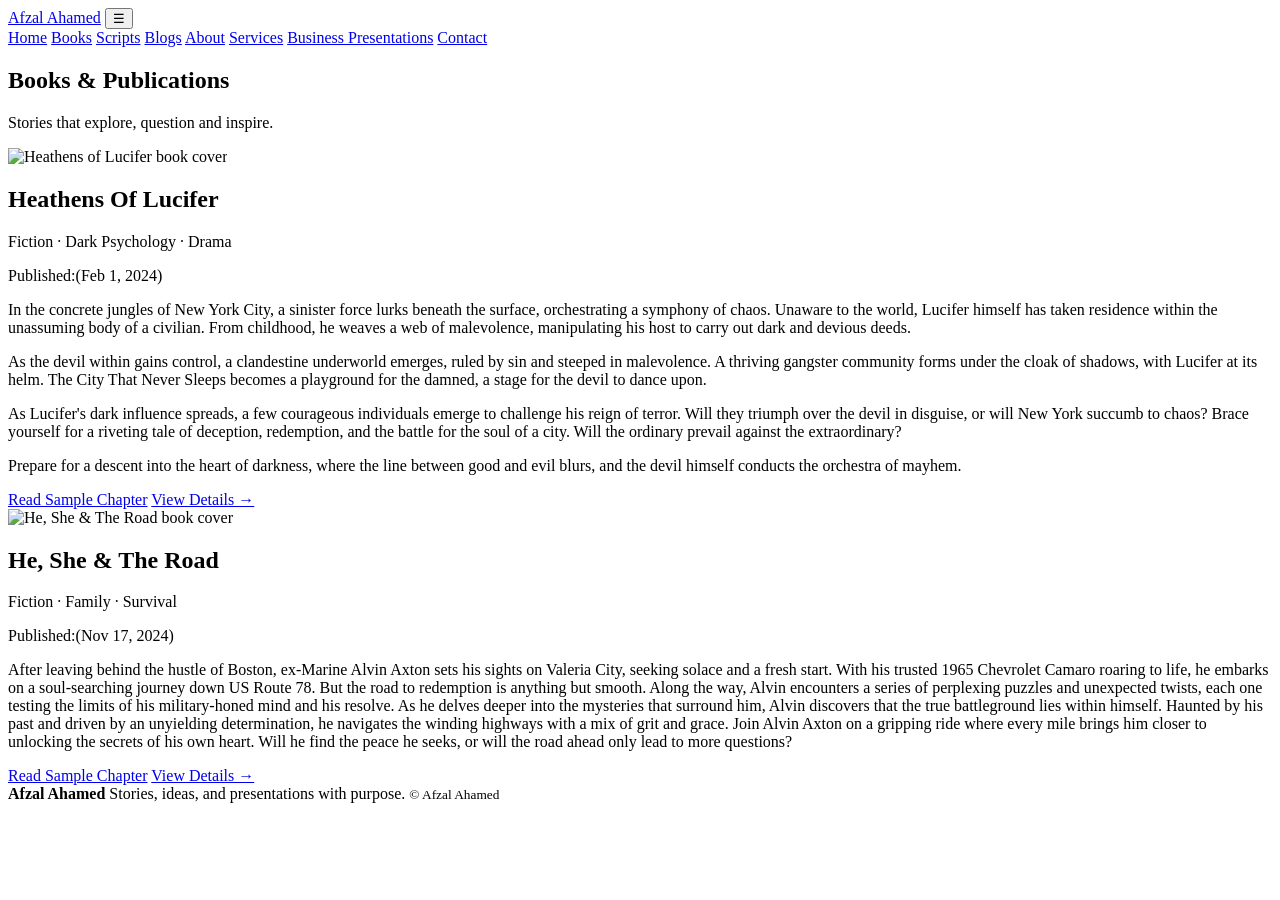
==== books.html @ 608302fd "First Portfolio" ====
<!doctype html>
<html lang="en">
<head>
  <meta charset="utf-8">
  <meta name="viewport" content="width=device-width, initial-scale=1">
  <meta name="description" content="Afzal Ahamed — writer, scriptwriter, content writer and business presentation designer.">
  <title>Books & Publications | Afzal Ahamed</title>

  <link rel="preconnect" href="https://fonts.googleapis.com">
  <link rel="preconnect" href="https://fonts.gstatic.com" crossorigin>
  <link href="https://fonts.googleapis.com/css2?family=Cormorant+Garamond:ital,wght@0,500;0,600;1,500&family=Jost:wght@300;400;500&display=swap" rel="stylesheet">

  <link rel="stylesheet" href="assets/css/style.css">
  <script src="assets/js/script.js" defer></script>
</head>

<body>
  <header>
    <a class="logo" href="index.html">Afzal Ahamed</a>
    <button class="menu" aria-label="Toggle menu">☰</button>

    <nav>
      <a href="index.html">Home</a>
      <a href="books.html">Books</a>
      <a href="scripts.html">Scripts</a>
      <a href="blogs.html">Blogs</a>
      <a href="about.html">About</a>
      <a href="services.html">Services</a>
      <a href="business-presentations.html">Business Presentations</a>
      <a href="contact.html">Contact</a>
    </nav>
  </header>

  <main>
    <section class="banner books-banner">
      <h1>Books &amp; Publications</h1>
      <p>Stories that explore, question and inspire.</p>
    </section>

    <section class="section narrow">

      <!-- BOOK ONE -->
      <article class="listing">

        <div class="cover cover1">
          <img
            src="assets/images/1HOL.jpg"
            alt="Heathens of Lucifer book cover"
            class="book-cover-image"
          >
        </div>

        <div class="book-info">
          <h2>Heathens Of Lucifer</h2>

          <p class="meta">Fiction · Dark Psychology · Drama</p>
          <p class="publication-date">Published:(Feb 1, 2024)</p>

          <p>
            In the concrete jungles of New York City, a sinister force
            lurks beneath the surface, orchestrating a symphony of chaos.
            Unaware to the world, Lucifer himself has taken residence
            within the unassuming body of a civilian. From childhood,
            he weaves a web of malevolence, manipulating his host to
            carry out dark and devious deeds.
          </p>

          <p>
            As the devil within gains control, a clandestine underworld
            emerges, ruled by sin and steeped in malevolence. A thriving
            gangster community forms under the cloak of shadows, with
            Lucifer at its helm. The City That Never Sleeps becomes a
            playground for the damned, a stage for the devil to dance upon.
          </p>

          <p>
            As Lucifer's dark influence spreads, a few courageous
            individuals emerge to challenge his reign of terror.
            Will they triumph over the devil in disguise, or will
            New York succumb to chaos? Brace yourself for a riveting
            tale of deception, redemption, and the battle for the soul
            of a city. Will the ordinary prevail against the extraordinary?
          </p>

          <p>
            Prepare for a descent into the heart of darkness, where
            the line between good and evil blurs, and the devil himself
            conducts the orchestra of mayhem.
          </p>

          <a class="btn dark" href="contact.html">Read Sample Chapter</a>
          <a class="link" href="contact.html">View Details →</a>
        </div>

      </article>

      <!-- BOOK TWO -->
      <article class="listing">

        <div class="cover cover2">
          <img
            src="assets/images/Hecover.png"
            alt="He, She & The Road book cover"
            class="book-cover-image"
          >
        </div>

        <div class="book-info">
          <h2>He, She & The Road</h2>

          <p class="meta">Fiction · Family · Survival</p>
          <p class="publication-date">Published:(Nov 17, 2024)</p>

          <p>
            After leaving behind the hustle of Boston, ex-Marine Alvin Axton sets his sights on Valeria City, seeking solace and a fresh start. With his trusted 1965 Chevrolet Camaro roaring to life, he embarks on a soul-searching journey down US Route 78. But the road to redemption is anything but smooth. Along the way, Alvin encounters a series of perplexing puzzles and unexpected twists, each one testing the limits of his military-honed mind and his resolve. As he delves deeper into the mysteries that surround him, Alvin discovers that the true battleground lies within himself. Haunted by his past and driven by an unyielding determination, he navigates the winding highways with a mix of grit and grace. Join Alvin Axton on a gripping ride where every mile brings him closer to unlocking the secrets of his own heart. Will he find the peace he seeks, or will the road ahead only lead to more questions?
          </p>

          <a class="btn dark" href="contact.html">Read Sample Chapter</a>
          <a class="link" href="contact.html">View Details →</a>
        </div>

      </article>

    </section>
  </main>

  <footer class="site-footer">
    <b>Afzal Ahamed</b>
    <span>Stories, ideas, and presentations with purpose.</span>
    <small>© <i id="year"></i> Afzal Ahamed</small>
  </footer>
</body>
</html>
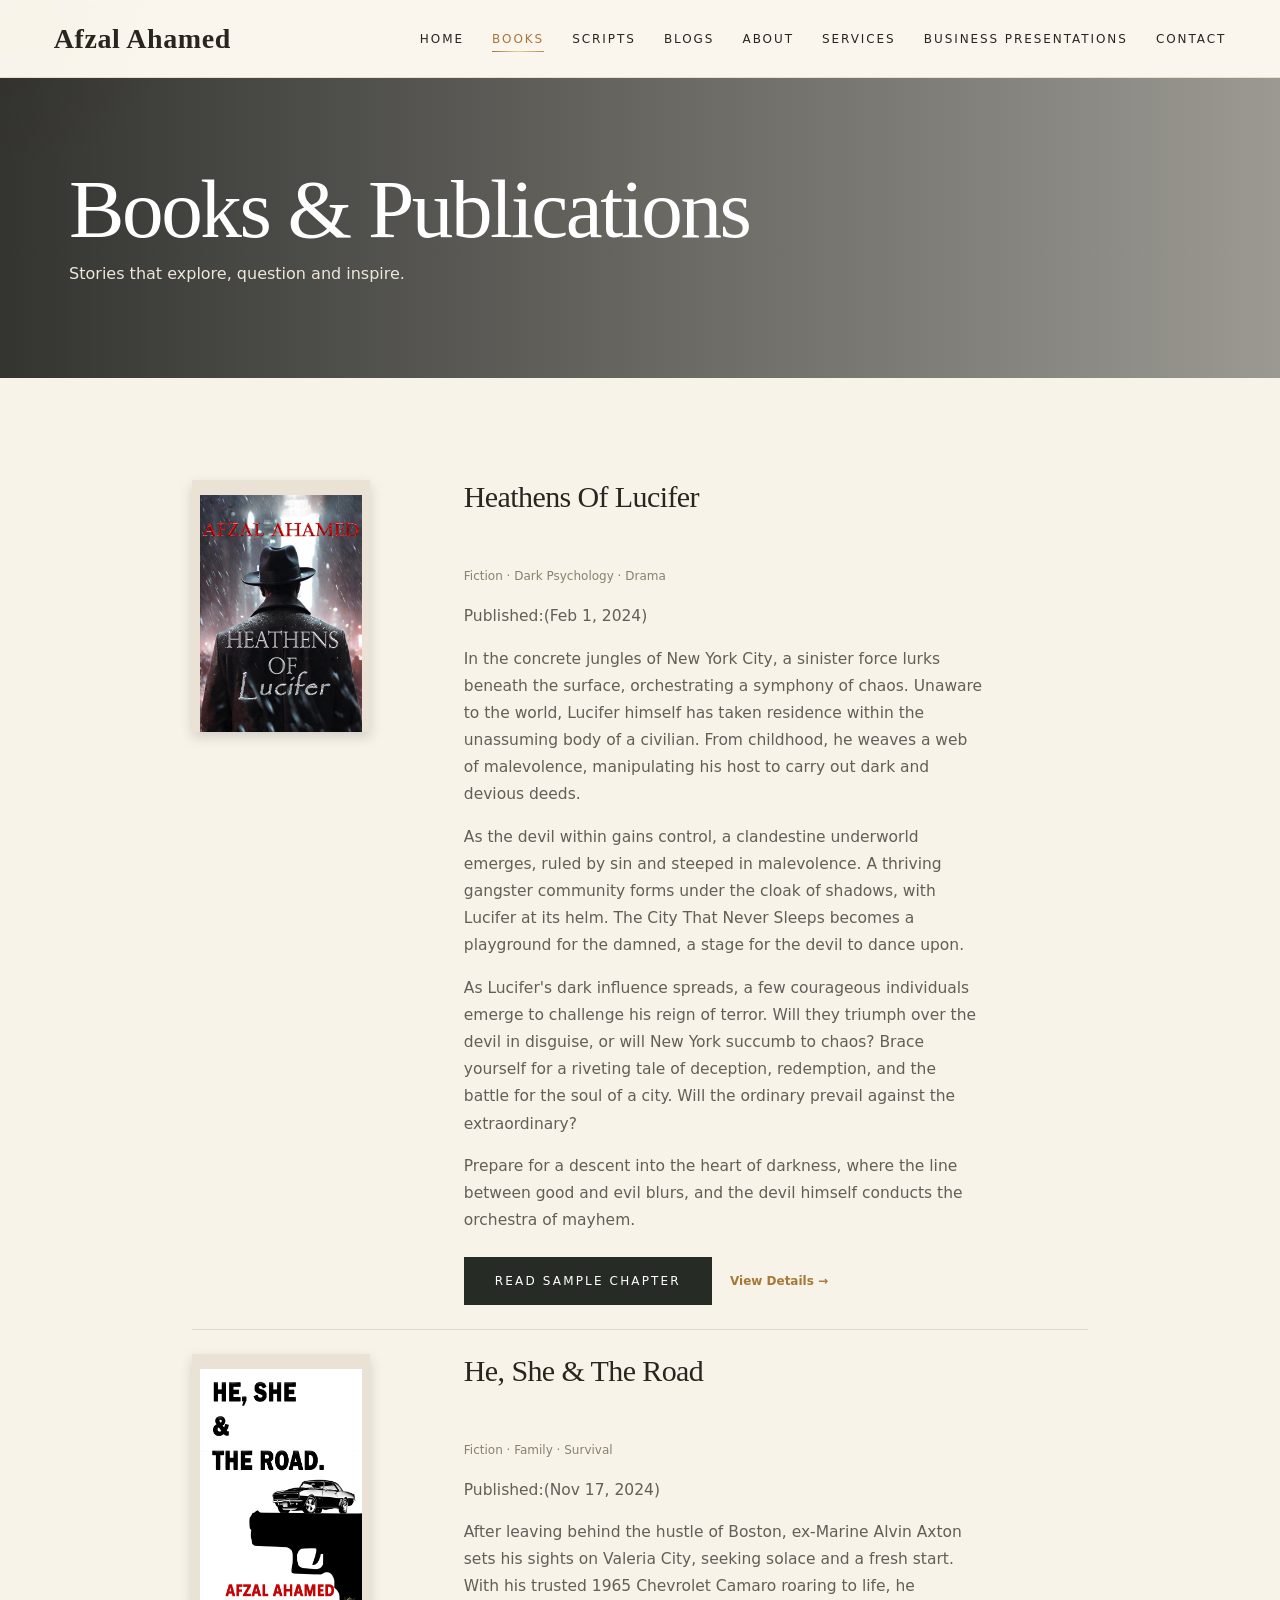
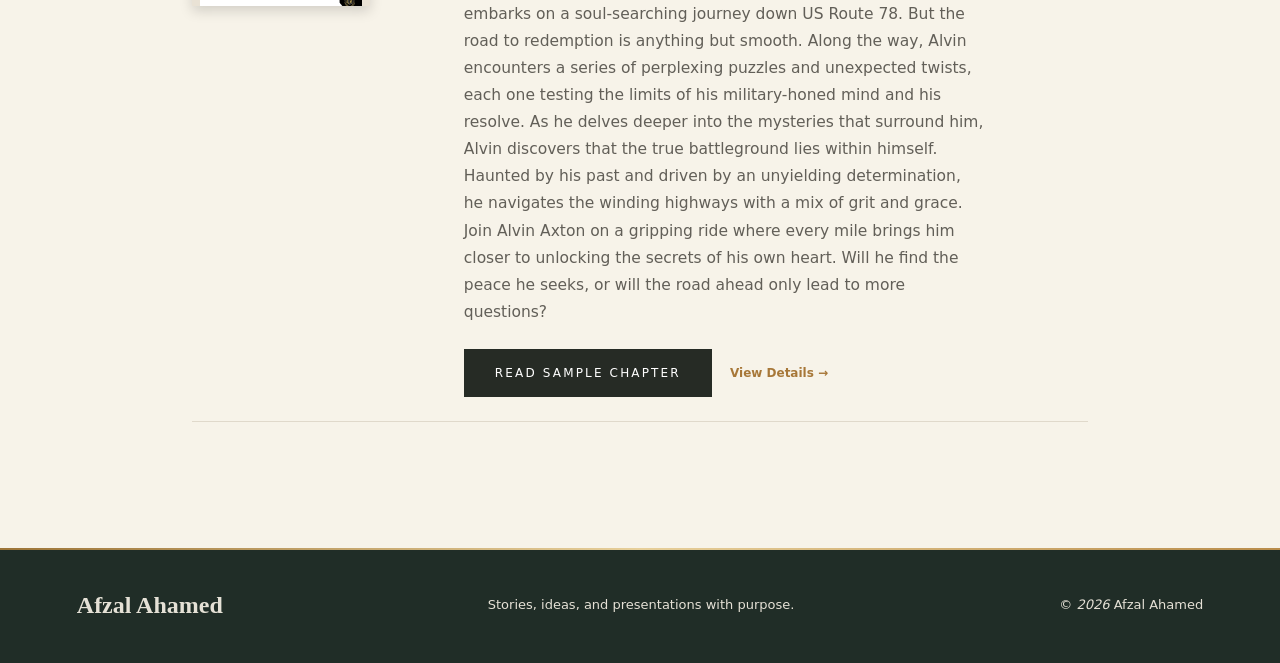
==== commit 543f5434: "Fix image source paths in books.html Updated image source paths to use consistent casing." ====
--- a/books.html
+++ b/books.html
@@ -45,7 +45,7 @@
 
         <div class="cover cover1">
           <img
-            src="assets/images/1HOL.jpg"
+            src="assets/Images/1HOL.jpg"
             alt="Heathens of Lucifer book cover"
             class="book-cover-image"
           >
@@ -100,7 +100,7 @@
 
         <div class="cover cover2">
           <img
-            src="assets/images/Hecover.png"
+            src="assets/Images/Hecover.png"
             alt="He, She & The Road book cover"
             class="book-cover-image"
           >
--- a/assets/css/style.css
+++ b/assets/css/style.css
@@ -0,0 +1,539 @@
+*{box-sizing:border-box}:root{--paper:#f7f3e9;--cream:#eee8db;--ink:#29251f;--green:#243b32;--gold:#c39a5d;--muted:#77736a;--line:#e0d9cb;--serif:Georgia,"Times New Roman",serif;--sans:Arial,Helvetica,sans-serif}html{scroll-behavior:smooth;scroll-padding-top:70px}body{margin:0;background:var(--paper);color:var(--ink);font:14px/1.6 var(--sans)}a{color:inherit;text-decoration:none}button,input,textarea,select{font:inherit}header{height:58px;padding:0 4.2%;display:flex;align-items:center;justify-content:space-between;background:#faf7ef;border-bottom:1px solid #ded8cb;position:sticky;top:0;z-index:20}.logo{font:600 20px var(--serif);white-space:nowrap}nav{display:flex;align-items:center;gap:clamp(12px,2vw,25px);font-size:11px}nav a:hover,.link:hover{color:#a77738}.menu{display:none}.hero{min-height:435px;position:relative;background:#292a21 url("https://images.unsplash.com/photo-1455390582262-044cdead277a?auto=format&fit=crop&w=1800&q=85") center/cover;color:white;display:flex;align-items:center}.shade{position:absolute;inset:0;background:linear-gradient(90deg,#111310e8,#1113108c 45%,#11131012)}.hero-copy{position:relative;max-width:480px;margin-left:5.4%;padding:50px 0}.hero-copy small,.callout small,.presentation>div>small{font-size:9px;letter-spacing:.15em;color:#d5c6a7}.hero h1,.banner h1{font:normal clamp(40px,5vw,60px)/1.02 var(--serif);letter-spacing:-.035em;margin:14px 0}.hero p{font-size:12px;max-width:370px;color:#eee9de}.btn{display:inline-flex;align-items:center;justify-content:center;padding:10px 15px;font-size:10px;font-weight:bold;border:1px solid transparent;cursor:pointer;margin:7px 5px 0 0}.light{background:#f7f3e9;color:#29251f}.outline{border-color:#e8e1d6;color:white}.dark{background:#262b25;color:white}.section{padding:38px 5.4%}.section>h2,.section h2{font:normal 25px var(--serif);margin:0 0 18px}.cards{display:grid;gap:14px}.three{grid-template-columns:repeat(3,1fr)}.card{display:block;background:#fbf8f1;border:1px solid #e3ddcf;padding:9px 9px 13px}.photo{height:130px;background-size:cover;background-position:center}.books,.article1{background-image:url("https://images.unsplash.com/photo-1512820790803-83ca734da794?auto=format&fit=crop&w=800&q=80")}.scripts,.film1{background-image:url("https://images.unsplash.com/photo-1478720568477-152d9b164e26?auto=format&fit=crop&w=800&q=80")}.blogs,.article3{background-image:url("https://images.unsplash.com/photo-1455390582262-044cdead277a?auto=format&fit=crop&w=800&q=80")}.card h3{font:15px var(--serif);margin:8px 0 0}.card p,.card b{font-size:10px;margin:0;color:var(--muted)}.card b{color:var(--ink)}.callout{display:flex;align-items:center;justify-content:space-between;padding:40px 5.4%;background:var(--green);color:white}.callout h2{font:32px/1.1 var(--serif);margin:10px 0 0}.banner{min-height:175px;display:flex;flex-direction:column;justify-content:center;padding:30px 5.4%;color:white;background-position:center;background-size:cover;position:relative}.banner:before{content:"";position:absolute;inset:0;background:linear-gradient(90deg,#111210d9,#11121066)}.banner>*{position:relative}.banner h1{font-size:42px;margin:0 0 8px}.banner p{font-size:11px;margin:0;color:#eee7dc}.books-banner{background-image:url("https://images.unsplash.com/photo-1507842217343-583bb7270b66?auto=format&fit=crop&w=1800&q=85")}.scripts-banner{background-image:url("https://images.unsplash.com/photo-1485846234645-a62644f84728?auto=format&fit=crop&w=1800&q=85")}.blogs-banner{background-image:url("https://images.unsplash.com/photo-1455390582262-044cdead277a?auto=format&fit=crop&w=1800&q=85")}.about-banner{background-image:url("https://images.unsplash.com/photo-1500530855697-b586d89ba3ee?auto=format&fit=crop&w=1800&q=85")}.services-banner{background-image:url("https://images.unsplash.com/photo-1498050108023-c5249f4df085?auto=format&fit=crop&w=1800&q=85")}.contact-banner{background-image:url("https://images.unsplash.com/photo-1500534623283-312aade485b7?auto=format&fit=crop&w=1800&q=85")}.narrow{max-width:1050px;margin:auto;padding-top:25px}.listing{display:grid;grid-template-columns:145px 1fr;gap:24px;align-items:center;border-bottom:1px solid var(--line);padding:0 0 24px;margin-bottom:24px}.cover{height:205px;display:flex;flex-direction:column;align-items:center;justify-content:space-between;text-align:center;color:white;padding:15px 8px;box-shadow:0 4px 12px #2222}.cover small{font-size:7px;letter-spacing:.12em}.cover strong{font:28px/1.02 var(--serif)}.cover1{background:linear-gradient(160deg,#183b43,#0d1e28 65%,#bb8b5c)}.cover2{background:linear-gradient(160deg,#d18a4c,#8d422d 70%,#462b29)}.listing h2,.script-row h2,.article h2{font:22px var(--serif);margin:0 0 3px}.meta{font-size:10px;color:#8a806f;margin:0 0 8px}.listing p:not(.meta),.script-row p:not(.meta),.article p:not(.meta){font-size:11px;color:#625f58;max-width:520px}.link{font-size:10px;font-weight:bold;margin-left:8px}.note{font-size:10px;color:#8b8579}.script-row,.article{display:grid;grid-template-columns:220px 1fr;gap:24px;align-items:center;border-bottom:1px solid var(--line);padding:0 0 22px;margin-bottom:22px}.script-row .photo{height:120px}.film1{background-image:url("https://images.unsplash.com/photo-1519608487953-e999c86e7455?auto=format&fit=crop&w=900&q=80")}.film2{background-image:url("https://images.unsplash.com/photo-1500534623283-312aade485b7?auto=format&fit=crop&w=900&q=80")}.film3{background-image:url("https://images.unsplash.com/photo-1518005020951-eccb494ad742?auto=format&fit=crop&w=900&q=80")}.filters{display:flex;gap:8px;margin-bottom:22px}.filters button{border:1px solid var(--line);background:transparent;padding:7px 13px;font-size:10px;cursor:pointer}.filters .active{background:#262b25;color:white}.article{grid-template-columns:155px 1fr}.article .photo{height:105px}.article2{background-image:url("https://images.unsplash.com/photo-1464822759023-fed622ff2c3b?auto=format&fit=crop&w=800&q=80")}.about{display: grid;
+  grid-template-columns: 220px 1fr;
+  gap: 28px;
+  max-width: 950px;
+  margin: auto;
+  align-items: start;
+}
+.portrait {
+  width: 100%;
+  max-width: 220px;
+  height: 280px;
+  min-height: 280px;
+  background: #d8d0bd url("../images/Afzal.png") center 30% / cover no-repeat;
+  border-radius: 12px;
+  overflow: hidden;
+  position: relative;
+}
+.about p,.contact p{font-size:11px;color:#625f58}.stats{display:grid;grid-template-columns:repeat(4,1fr);margin-top:22px;border-top:1px solid var(--line);padding-top:17px;text-align:center;font-size:20px}.stats small{display:block;font-size:9px;margin-top:5px}.services{grid-template-columns:repeat(3,1fr)}.service{border:1px solid var(--line);background:#faf7ef;padding:20px;min-height:145px}.service>span{font-size:22px}.service h3{font:bold 13px var(--serif);margin:9px 0 4px}.service p{font-size:10px;color:var(--muted);margin:0 0 10px}.service a{font-size:9px;font-weight:bold}.business{background:#f0ebdf}.presentation{margin-top:30px;background:var(--green);color:white;padding:32px;display:grid;grid-template-columns:1fr 1fr;gap:25px;align-items:center}.presentation h2{font:32px/1.1 var(--serif);margin:12px 0}.presentation p{font-size:11px;color:#d6ded7}.slide{background:#f7f3e9;color:#243b32;min-height:205px;padding:20px;position:relative}.slide small{font-size:7px;letter-spacing:.1em;color:#777}.slide h3{font:30px/1.02 var(--serif);margin:22px 0 7px}.bars{position:absolute;bottom:28px;right:20px;display:flex;align-items:end;gap:5px;height:65px}.bars i{width:14px;background:#bd925b;height:30%}.bars i:nth-child(2),.bars i:nth-child(4){background:#2c5948;height:70%}.bars i:nth-child(3){height:45%}.contact{display:grid;grid-template-columns:1fr 1fr;gap:45px;max-width:1050px;margin:auto}.method{display:flex;align-items:center;gap:12px;margin-top:19px;font-size:19px}.method span b,.method span small{display:block}.method b{font:14px var(--serif)}.method small{font:10px var(--sans);color:var(--muted)}form{border:1px solid var(--line);padding:22px;background:#faf7ef;display:flex;flex-direction:column}form label{font-size:10px;margin:11px 0 5px}form input,form select,form textarea{border:1px solid #e0d9cb;background:#fffdf8;padding:10px;font-size:11px;width:100%}form .btn{margin-top:15px}.site-footer{padding:24px 5.4%;background:#202d27;color:#e5e1d6;display:flex;align-items:center;justify-content:space-between;gap:20px}.site-footer b{font:600 16px var(--serif)}.site-footer span,.site-footer small{font-size:9px}
+@media(max-width:760px){header{padding:0 5%}.menu{display:block;border:0;background:none;font-size:22px}nav{display:none;position:absolute;left:0;right:0;top:58px;padding:12px 5% 20px;background:#faf7ef;border-bottom:1px solid var(--line);flex-direction:column;align-items:stretch;gap:0}nav.open{display:flex}nav a{padding:10px 0}.hero{min-height:420px}.hero-copy{margin:0 6%}.hero h1{font-size:46px}.section{padding:32px 5%}.feature-grid{gap:8px}.photo{height:95px}.card h3{font-size:12px}.page-banner{min-height:155px}.banner h1{font-size:35px}.listing{grid-template-columns:112px 1fr;gap:15px}.cover{height:165px}.cover strong{font-size:22px}.listing h2,.script-row h2,.article h2{font-size:19px}.script-row{grid-template-columns:145px 1fr;gap:15px}.script-row .photo{height:100px}.article{grid-template-columns:115px 1fr;gap:13px}.article .photo{height:90px}.about{grid-template-columns:150px 1fr;gap:18px}.portrait{min-height:220px}.stats{grid-template-columns:repeat(2,1fr);gap:15px}.services{grid-template-columns:repeat(2,1fr)}.presentation{grid-template-columns:1fr;padding:23px}.contact{grid-template-columns:1fr;gap:25px}.site-footer{flex-wrap:wrap}.callout{gap:15px}.callout h2{font-size:25px}}
+@media(max-width:480px){.three{grid-template-columns:1fr}.photo{height:150px}.callout{align-items:flex-start;flex-direction:column}.listing{grid-template-columns:95px 1fr;gap:12px}.cover{height:140px;padding:10px 6px}.cover strong{font-size:18px}.script-row,.article{grid-template-columns:1fr}.script-row .photo,.article .photo{height:150px}.about{grid-template-columns:1fr}.portrait{min-height:270px}.services{grid-template-columns:1fr}.filters{flex-wrap:wrap}.site-footer{align-items:flex-start;flex-direction:column}.banner h1{font-size:32px}}
+
+/* Dedicated Business Presentations page */
+.presentation-banner{background-image:url("https://images.unsplash.com/photo-1552664730-d307ca884978?auto=format&fit=crop&w=1800&q=85")}
+.intro-business{display:grid;grid-template-columns:1fr 1fr;gap:34px;align-items:center;max-width:1150px;margin:auto}
+.eyebrow{font-size:9px;letter-spacing:.15em;color:#9b7847}
+.intro-business h2{font:normal clamp(30px,4vw,43px)/1.08 var(--serif);max-width:520px;margin:12px 0}
+.intro-business p,.subcopy{font-size:12px;color:#625f58;max-width:580px}
+.business-visual{background:#243b32;padding:22px;min-height:260px;display:flex;align-items:center}
+.mock-slide{background:#f7f3e9;color:#243b32;padding:22px;width:100%;min-height:215px;position:relative}
+.mock-slide>small,.sample-art small,.sample-art span{font-size:8px;letter-spacing:.1em}
+.mock-slide h3{font:34px/1.03 var(--serif);margin:26px 0 6px}
+.mock-slide p{font-size:10px}
+.mock-slide .bars{bottom:26px;right:22px}
+.portfolio-samples{padding-top:10px}
+.portfolio-samples .subcopy{margin-top:-10px;margin-bottom:22px}
+.sample-card{background:#fbf8f1;border:1px solid var(--line);padding:10px}
+.sample-card h3{font:16px var(--serif);margin:12px 2px 4px}
+.sample-card p{font-size:10px;color:var(--muted);margin:0 2px 8px}
+.sample-art{min-height:190px;padding:18px;display:flex;flex-direction:column;align-items:flex-start;justify-content:space-between;color:#f7f3e9;background:#243b32}
+.sample-art strong{font:30px/1.05 var(--serif)}
+.sample-art span{font-size:7px;color:#d9d3c5}
+.sample-two{background:linear-gradient(135deg,#9b7045,#293d34 70%)}
+.sample-three{background:linear-gradient(135deg,#202d35,#526d62)}
+.presentation-cta{background:#243b32;color:#fff;padding:36px 5.4%;display:flex;align-items:center;justify-content:space-between;gap:25px}
+.presentation-cta small{font-size:9px;letter-spacing:.15em;color:#d5c6a7}
+.presentation-cta h2{font:32px/1.1 var(--serif);max-width:600px;margin:10px 0}
+.presentation-cta p{font-size:11px;color:#d6ded7}
+@media(max-width:760px){.intro-business{grid-template-columns:1fr;gap:20px}.presentation-cta{align-items:flex-start;flex-direction:column}.presentation-cta h2{font-size:27px}}
+
+/* ================= PREMIUM + ANIMATION LAYER ================= */
+:root{--serif:'Cormorant Garamond',Georgia,serif;--sans:'Jost',system-ui,sans-serif;--goldg:linear-gradient(90deg,#9c7437,#e7cf9a 50%,#b98c4a);--ease:cubic-bezier(.2,.7,.2,1)}
+[hidden]{display:none!important}
+body{font:300 16px/1.75 var(--sans);-webkit-font-smoothing:antialiased;overflow-x:hidden}
+::selection{background:#c39a5d;color:#fff}
+#progress{position:fixed;top:0;left:0;height:3px;width:100%;background:var(--goldg);transform:scaleX(0);transform-origin:left;z-index:100}
+#glow{position:fixed;left:0;top:0;width:420px;height:420px;margin:-210px 0 0 -210px;border-radius:50%;background:radial-gradient(circle,rgba(195,154,93,.16),transparent 65%);pointer-events:none;z-index:1;mix-blend-mode:multiply;transition:opacity .4s}
+#curtain{position:fixed;inset:0;z-index:200;background:#1a2a23;display:grid;place-items:center;color:#e7cf9a;font:italic 500 clamp(34px,6vw,64px) var(--serif);letter-spacing:.04em;animation:curtain 1.1s .9s var(--ease) forwards;pointer-events:none}
+#curtain span{animation:fade 1.2s both}
+@keyframes curtain{to{transform:translateY(-101%)}}@keyframes fade{0%{opacity:0;transform:translateY(14px)}35%,75%{opacity:1;transform:none}100%{opacity:0}}
+/* header */
+header{height:78px;background:rgba(250,247,239,.82);backdrop-filter:blur(16px) saturate(1.3);border-bottom:1px solid rgba(195,154,93,.25);transition:height .45s var(--ease),box-shadow .45s}
+header.scrolled{height:60px;box-shadow:0 10px 30px rgba(36,59,50,.1)}
+.logo{font:600 28px var(--serif);letter-spacing:.02em}
+nav{font:400 12px var(--sans);letter-spacing:.16em;text-transform:uppercase;gap:clamp(14px,2.2vw,30px)}
+nav a{position:relative;padding:6px 0}nav a::after{content:"";position:absolute;left:0;bottom:0;height:1px;width:100%;background:var(--goldg);transform:scaleX(0);transform-origin:right;transition:transform .5s var(--ease)}
+nav a:hover::after,nav a.active::after{transform:scaleX(1);transform-origin:left}
+nav a.active{color:#a77738}
+/* hero */
+.hero{min-height:92vh;background:#202219!important;overflow:hidden}
+.hero::before{content:"";position:absolute;inset:-6%;background:url("https://images.unsplash.com/photo-1455390582262-044cdead277a?auto=format&fit=crop&w=2000&q=85") center/cover;animation:kb 24s ease-in-out infinite alternate;transform:translate3d(0,var(--py,0),0)}
+@keyframes kb{from{scale:1.02}to{scale:1.16;translate:-2% -1%}}
+.hero .shade{background:linear-gradient(90deg,rgba(10,14,11,.92),rgba(10,14,11,.55) 50%,rgba(10,14,11,.12)),linear-gradient(0deg,rgba(10,14,11,.5),transparent 40%)}
+.hero-copy{max-width:720px;margin-left:7%;z-index:2}
+.hero-copy small,.callout small,.presentation>div>small{font:400 12px var(--sans);letter-spacing:.3em;color:#e7cf9a;display:inline-flex;align-items:center;gap:14px}
+.hero-copy small::before{content:"";width:0;height:1px;background:#e7cf9a;animation:grow 1s 1.9s var(--ease) forwards}@keyframes grow{to{width:56px}}
+.hero h1{font:500 clamp(54px,8.4vw,118px)/.96 var(--serif);letter-spacing:-.03em;margin:22px 0 26px}
+.ln{display:block;overflow:hidden;padding-bottom:.08em}.ln>span{display:block;transform:translateY(112%);animation:up 1.2s var(--ease) forwards;animation-delay:calc(1.7s + var(--i)*.14s)}
+@keyframes up{to{transform:none}}
+.hero p,.hero .btn{opacity:0;animation:rise 1s var(--ease) forwards;animation-delay:2.3s}.hero .btn{animation-delay:2.5s}.hero .btn+.btn{animation-delay:2.65s}
+@keyframes rise{from{opacity:0;transform:translateY(26px)}to{opacity:1;transform:none}}
+.hero p{font-size:18px;max-width:520px;line-height:1.75;color:#ece6d8}
+.cue{position:absolute;left:7%;bottom:26px;z-index:2;display:flex;align-items:center;gap:14px;font:400 11px var(--sans);letter-spacing:.3em;color:#e7cf9a;text-transform:uppercase}
+.cue i{width:1px;height:46px;background:linear-gradient(#e7cf9a,transparent);animation:cue 2s ease-in-out infinite;transform-origin:top}@keyframes cue{0%{transform:scaleY(0)}50%{transform:scaleY(1)}100%{transform:scaleY(1);opacity:0}}
+/* buttons */
+.btn{position:relative;overflow:hidden;padding:16px 30px;font:500 12px var(--sans);letter-spacing:.18em;text-transform:uppercase;border-radius:0;transition:transform .35s var(--ease),box-shadow .35s,background .35s,color .35s}
+.btn::after{content:"";position:absolute;top:0;left:-80%;width:50%;height:100%;background:linear-gradient(100deg,transparent,rgba(255,255,255,.55),transparent);transform:skewX(-20deg);transition:left .8s var(--ease)}
+.btn:hover::after{left:140%}.btn:hover{box-shadow:0 14px 30px rgba(0,0,0,.25)}
+.light:hover{background:#e7cf9a}.dark:hover{background:#a77738}.outline:hover{background:rgba(255,255,255,.12);border-color:#e7cf9a}
+/* marquee */
+
+/* Compact homepage moving text strip */
+.marquee {
+  background: #1a2a23;
+  color: #e7cf9a;
+  overflow: hidden;
+  white-space: nowrap;
+  padding: 10px 0;
+  border-block: 1px solid rgba(195,154,93,.35);
+}
+
+.marquee div {
+  display: inline-block;
+  font: italic 500 clamp(20px, 2.8vw, 32px) var(--serif);
+  animation: mq 38s linear infinite;
+}
+
+.marquee:hover div {
+  animation-play-state: paused;
+}
+
+.marquee i {
+  font-style: normal;
+  color: #c39a5d;
+  margin: 0 1.2em;
+  font-size: .6em;
+}
+
+@keyframes mq {
+  to {
+    transform: translateX(-50%);
+  }
+}
+.marquee div{display:inline-block;font:italic 500 clamp(24px,3.4vw,40px) var(--serif);animation:mq 38s linear infinite}
+.marquee:hover div{animation-play-state:paused}.marquee i{font-style:normal;color:#c39a5d;margin:0 1.2em;font-size:.6em}
+@keyframes mq{to{transform:translateX(-50%)}}
+/* sections */
+.section{padding:clamp(56px,8vw,110px) 6%}
+.section>h2,.section h2{font:500 clamp(34px,4.6vw,56px)/1.05 var(--serif);letter-spacing:-.02em;margin-bottom:34px;position:relative;padding-bottom:18px}
+.section>h2::after{content:"";position:absolute;left:0;bottom:0;height:2px;width:0;background:var(--goldg);transition:width 1.2s .3s var(--ease)}
+.section>h2.in::after{width:84px}
+[data-r]{opacity:0;transform:translateY(46px);transition:opacity 1s var(--ease),transform 1s var(--ease);transition-delay:var(--d,0s)}
+[data-r].in{opacity:1;transform:none}
+/* cards & imagery */
+.card,.service,.sample-card{position:relative;transition:transform .6s var(--ease),box-shadow .6s,border-color .5s;transform-style:preserve-3d;will-change:transform}
+.card:hover,.service:hover,.sample-card:hover{box-shadow:0 28px 60px rgba(36,59,50,.18);border-color:#c39a5d}
+.card::after,.service::after,.sample-card::after{content:"";position:absolute;left:0;bottom:0;height:3px;width:0;background:var(--goldg);transition:width .7s var(--ease)}
+.card:hover::after,.service:hover::after,.sample-card:hover::after{width:100%}
+.photo{position:relative;overflow:hidden;height:190px}
+.photo::before{content:"";position:absolute;inset:0;background:inherit;transition:transform 1.4s var(--ease)}
+.card:hover .photo::before,.article:hover .photo::before,.script-row:hover .photo::before{transform:scale(1.12)}
+.card h3{font:500 24px var(--serif);margin:14px 0 2px}.card p,.card b{font-size:13px}.card b{display:inline-block;transition:transform .4s var(--ease),color .3s}.card:hover b{transform:translateX(8px);color:#a77738}
+.listing,.script-row,.article{transition:transform .5s var(--ease)}.listing:hover,.script-row:hover,.article:hover{transform:translateX(8px)}
+.cover{transition:transform .7s var(--ease),box-shadow .7s}.listing:hover .cover{transform:perspective(700px) rotateY(-12deg) translateY(-6px);box-shadow:18px 22px 36px #2226}
+.listing h2,.script-row h2,.article h2{font:500 30px var(--serif)}
+.listing p:not(.meta),.script-row p:not(.meta),.article p:not(.meta),.about p,.contact p,.intro-business p,.subcopy{font-size:15.5px}
+.meta,.link,.note{font-size:12px}.link{color:#a77738;transition:letter-spacing .4s var(--ease)}.link:hover{letter-spacing:.08em}
+.service h3{font:600 22px var(--serif)}.service p{font-size:14px}.service>span{display:inline-block;font-size:28px;color:#a77738;transition:transform .6s var(--ease)}.service:hover>span{transform:rotate(12deg) scale(1.2)}
+.service a{font-size:12px}
+.portrait{overflow:hidden;position:relative}.about h2{font:500 40px var(--serif)}
+.filters button{transition:.3s;font-size:12px;letter-spacing:.1em}.filters button:hover{border-color:#c39a5d;color:#a77738}
+/* banners */
+.banner{min-height:300px;animation:bz 20s ease-out both}@keyframes bz{from{background-size:122%}to{background-size:104%}}
+.banner h1{font:500 clamp(46px,6.5vw,84px)/1 var(--serif);letter-spacing:-.03em}
+.banner>*{opacity:0;animation:rise 1.1s .15s var(--ease) forwards}.banner>p{animation-delay:.4s;font-size:16px}
+/* dark blocks */
+.callout,.presentation,.presentation-cta{background:linear-gradient(120deg,#243b32,#18271f,#2f5042,#243b32);background-size:320% 320%;animation:flow 16s ease infinite;overflow:hidden;position:relative}
+@keyframes flow{50%{background-position:100% 50%}}
+.callout h2,.presentation h2,.presentation-cta h2{font:500 clamp(34px,4.4vw,58px)/1.05 var(--serif);letter-spacing:-.02em}
+.callout,.presentation-cta{padding:clamp(48px,6vw,84px) 6%}
+.slide,.mock-slide{box-shadow:0 30px 60px rgba(0,0,0,.35);transition:transform .8s var(--ease)}.slide:hover,.mock-slide:hover{transform:perspective(900px) rotateY(-6deg) rotateX(3deg) scale(1.02)}
+.bars i{transform-origin:bottom;transform:scaleY(0);transition:transform 1.2s var(--ease)}.in .bars i,.bars.in i{transform:none}
+.bars i:nth-child(2){transition-delay:.12s}.bars i:nth-child(3){transition-delay:.24s}.bars i:nth-child(4){transition-delay:.36s}.bars i:nth-child(5){transition-delay:.48s}
+/* form & footer */
+form input,form select,form textarea{font-size:15px;transition:border-color .3s,box-shadow .3s,transform .3s}
+form input:focus,form select:focus,form textarea:focus{outline:none;border-color:#c39a5d;box-shadow:0 0 0 4px rgba(195,154,93,.18)}
+.method{transition:transform .4s var(--ease),color .3s}.method:hover{transform:translateX(10px);color:#a77738}.method b{font-size:18px}
+.site-footer{position:relative;padding:44px 6%}.site-footer::before{content:"";position:absolute;top:0;left:0;right:0;height:2px;background:var(--goldg)}.site-footer b{font:600 24px var(--serif)}.site-footer span,.site-footer small{font-size:13px}
+:focus-visible{outline:2px solid #c39a5d;outline-offset:3px}
+@media(max-width:760px){header{height:64px}nav{top:64px}.hero{min-height:84vh}.hero-copy{margin:0 6%}.cue{display:none}#glow{display:none}.photo{height:150px}}
+@media(prefers-reduced-motion:reduce){*,*::before,*::after{animation:none!important;transition:none!important}[data-r],.ln>span,.hero p,.hero .btn,.banner>*{opacity:1!important;transform:none!important}#curtain{display:none}.bars i{transform:none}}
+.cover {
+  width: 178px;
+  height: 252px;
+  flex-shrink: 0;
+  overflow: hidden;
+  background: #e9e2d5;
+  box-shadow: 0 5px 12px rgba(0, 0, 0, 0.15);
+}
+
+.book-cover-image {
+  display: block;
+  width: 100%;
+  height: 100%;
+  object-fit: cover;
+  object-position: center;
+}
+
+
+/* Align book descriptions with the top of their covers */
+.listing {
+  display: grid;
+  grid-template-columns: 240px 1fr;
+  align-items: start;
+  gap: 32px;
+}
+
+.listing .cover {
+  margin: 0;
+  align-self: start;
+}
+
+.listing .book-info {
+  padding-top: 0;
+  margin-top: 0;
+}
+
+.listing .book-info h2 {
+  margin-top: 0;
+}
+
+.listing .book-cover-image {
+  display: block;
+  width: 100%;
+  height: auto;
+  object-fit: contain;
+}
+
+@media (max-width: 650px) {
+  .listing {
+    grid-template-columns: 1fr;
+    gap: 20px;
+  }
+
+  .listing .cover {
+    max-width: 280px;
+    width: 100%;
+    margin: 0 auto;
+  }
+}
+
+/* WhatsApp icon in contact section */
+.whatsapp-icon {
+  width: 28px;
+  height: 28px;
+  flex-shrink: 0;
+  color: #25D366;
+  display: inline-block;
+}
+
+/* Long-form blog article layout */
+.article.long-article {
+  display: block;
+  padding: 28px;
+  margin-bottom: 28px;
+  background: #fff;
+  border: 1px solid #e8e3db;
+  border-radius: 12px;
+}
+
+.long-article h2 {
+  margin-bottom: 14px;
+}
+
+.long-article > p:not(.meta) {
+  line-height: 1.8;
+  max-width: 780px;
+}
+
+.full-article {
+  margin-top: 20px;
+  border-top: 1px solid #e8e3db;
+  padding-top: 16px;
+}
+
+.full-article summary {
+  cursor: pointer;
+  font-weight: 500;
+  padding: 8px 0;
+}
+
+.article-content {
+  max-width: 780px;
+  padding-top: 16px;
+}
+
+.article-content h3 {
+  margin-top: 28px;
+  margin-bottom: 10px;
+}
+
+.article-content p {
+  line-height: 1.9;
+  margin-bottom: 18px;
+}
+
+@media (max-width: 600px) {
+  .article.long-article {
+    padding: 18px;
+  }
+}
+
+/* Full-length research article page */
+.research-article {
+  width: min(100% - 36px, 820px);
+  margin: 55px auto 80px;
+  color: var(--text, #252525);
+  font-size: 17px;
+  line-height: 1.9;
+}
+
+.research-meta {
+  font-size: 13px;
+  letter-spacing: 1px;
+  text-transform: uppercase;
+  margin-bottom: 30px;
+  opacity: 0.7;
+}
+
+.research-lead {
+  font-size: 21px;
+  line-height: 1.8;
+  margin-bottom: 36px;
+}
+
+.research-article h2 {
+  margin-top: 42px;
+  margin-bottom: 16px;
+  line-height: 1.3;
+}
+
+.research-article p {
+  margin-bottom: 20px;
+}
+
+.research-banner h1 {
+  max-width: 850px;
+  margin-left: auto;
+  margin-right: auto;
+}
+
+.research-references {
+  margin-top: 50px;
+  padding-top: 25px;
+  border-top: 1px solid #ddd5ca;
+}
+
+.research-references li {
+  margin-bottom: 12px;
+}
+
+.research-references a {
+  overflow-wrap: anywhere;
+}
+
+.research-disclaimer {
+  font-size: 14px;
+  opacity: 0.75;
+  margin-top: 30px;
+}
+
+@media (max-width: 600px) {
+  .research-article {
+    width: calc(100% - 32px);
+    margin-top: 32px;
+    font-size: 16px;
+  }
+
+  .research-lead {
+    font-size: 19px;
+  }
+
+  .research-article h2 {
+    margin-top: 32px;
+  }
+}
+
+
+/* HALO DRAFT — FUTURE MEDIA VISION */
+
+.halo-vision {
+  position: relative;
+  overflow: hidden;
+  padding: 90px 24px 85px;
+  margin-top: 35px;
+  background: #171715;
+  color: #f5f0e7;
+  text-align: center;
+}
+
+.halo-inner {
+  width: min(100%, 900px);
+  margin: 0 auto;
+}
+
+.halo-eyebrow,
+.halo-status {
+  font-family: "Jost", sans-serif;
+  font-size: 11px;
+  font-weight: 500;
+  letter-spacing: 3px;
+  line-height: 1.8;
+  color: #c4aa79;
+}
+
+.halo-title {
+  margin: 18px 0 30px;
+  font-family: "Cormorant Garamond", serif;
+  font-size: clamp(30px, 4vw, 46px);
+  font-weight: 500;
+  line-height: 1.2;
+}
+
+.halo-logo-wrap {
+  width: min(100%, 650px);
+  margin: 0 auto;
+}
+
+.halo-logo {
+  display: block;
+  width: 100%;
+  max-height: 300px;
+  object-fit: contain;
+  margin: 0 auto;
+}
+
+.halo-tagline {
+  margin: 28px 0 34px;
+  font-family: "Cormorant Garamond", serif;
+  font-size: clamp(23px, 3vw, 31px);
+  font-style: italic;
+  line-height: 1.5;
+  color: #d9c49d;
+}
+
+.halo-description {
+  max-width: 700px;
+  margin: 0 auto;
+  font-family: "Jost", sans-serif;
+  font-size: 15px;
+  font-weight: 300;
+  line-height: 2;
+  color: #d2d0c9;
+  text-align: left;
+}
+
+.halo-description p {
+  margin: 0 0 20px;
+}
+
+.halo-signature {
+  display: flex;
+  align-items: center;
+  justify-content: center;
+  gap: 16px;
+  margin: 42px auto 28px;
+}
+
+.halo-signature span {
+  width: 35px;
+  height: 1px;
+  background: #a99063;
+  flex-shrink: 0;
+}
+
+.halo-signature p {
+  margin: 0;
+  font-family: "Cormorant Garamond", serif;
+  font-size: 19px;
+  font-style: italic;
+  color: #f5f0e7;
+}
+
+.halo-status {
+  margin-top: 28px;
+  color: #a9a49a;
+  font-size: 10px;
+  letter-spacing: 2.5px;
+}
+
+@media (max-width: 600px) {
+  .halo-vision {
+    padding: 58px 22px;
+    margin-top: 20px;
+  }
+
+  .halo-logo {
+    max-height: 220px;
+  }
+
+  .halo-description {
+    font-size: 14px;
+    line-height: 1.9;
+  }
+
+  .halo-signature {
+    gap: 10px;
+  }
+
+  .halo-signature span {
+    width: 18px;
+  }
+}
+
+
+/* Homepage introduction and button alignment */
+.hero-copy p {
+  max-width: 650px;
+  line-height: 1.7;
+  margin-bottom: 28px;
+}
+
+.hero-copy .btn {
+  display: inline-flex;
+  align-items: center;
+  justify-content: center;
+  vertical-align: middle;
+  box-sizing: border-box;
+  min-height: 46px;
+  margin: 0 10px 10px 0;
+  text-align: center;
+}
+
+
+/* Contact page icons */
+.contact .method {
+  display: flex;
+  align-items: center;
+  gap: 14px;
+}
+
+.contact .contact-icon {
+  width: 25px;
+  height: 25px;
+  min-width: 25px;
+  display: block;
+  flex-shrink: 0;
+}
+
+.contact .method span {
+  min-width: 0;
+}
+
+.contact .method small {
+  overflow-wrap: anywhere;
+}
+
+
+
+
